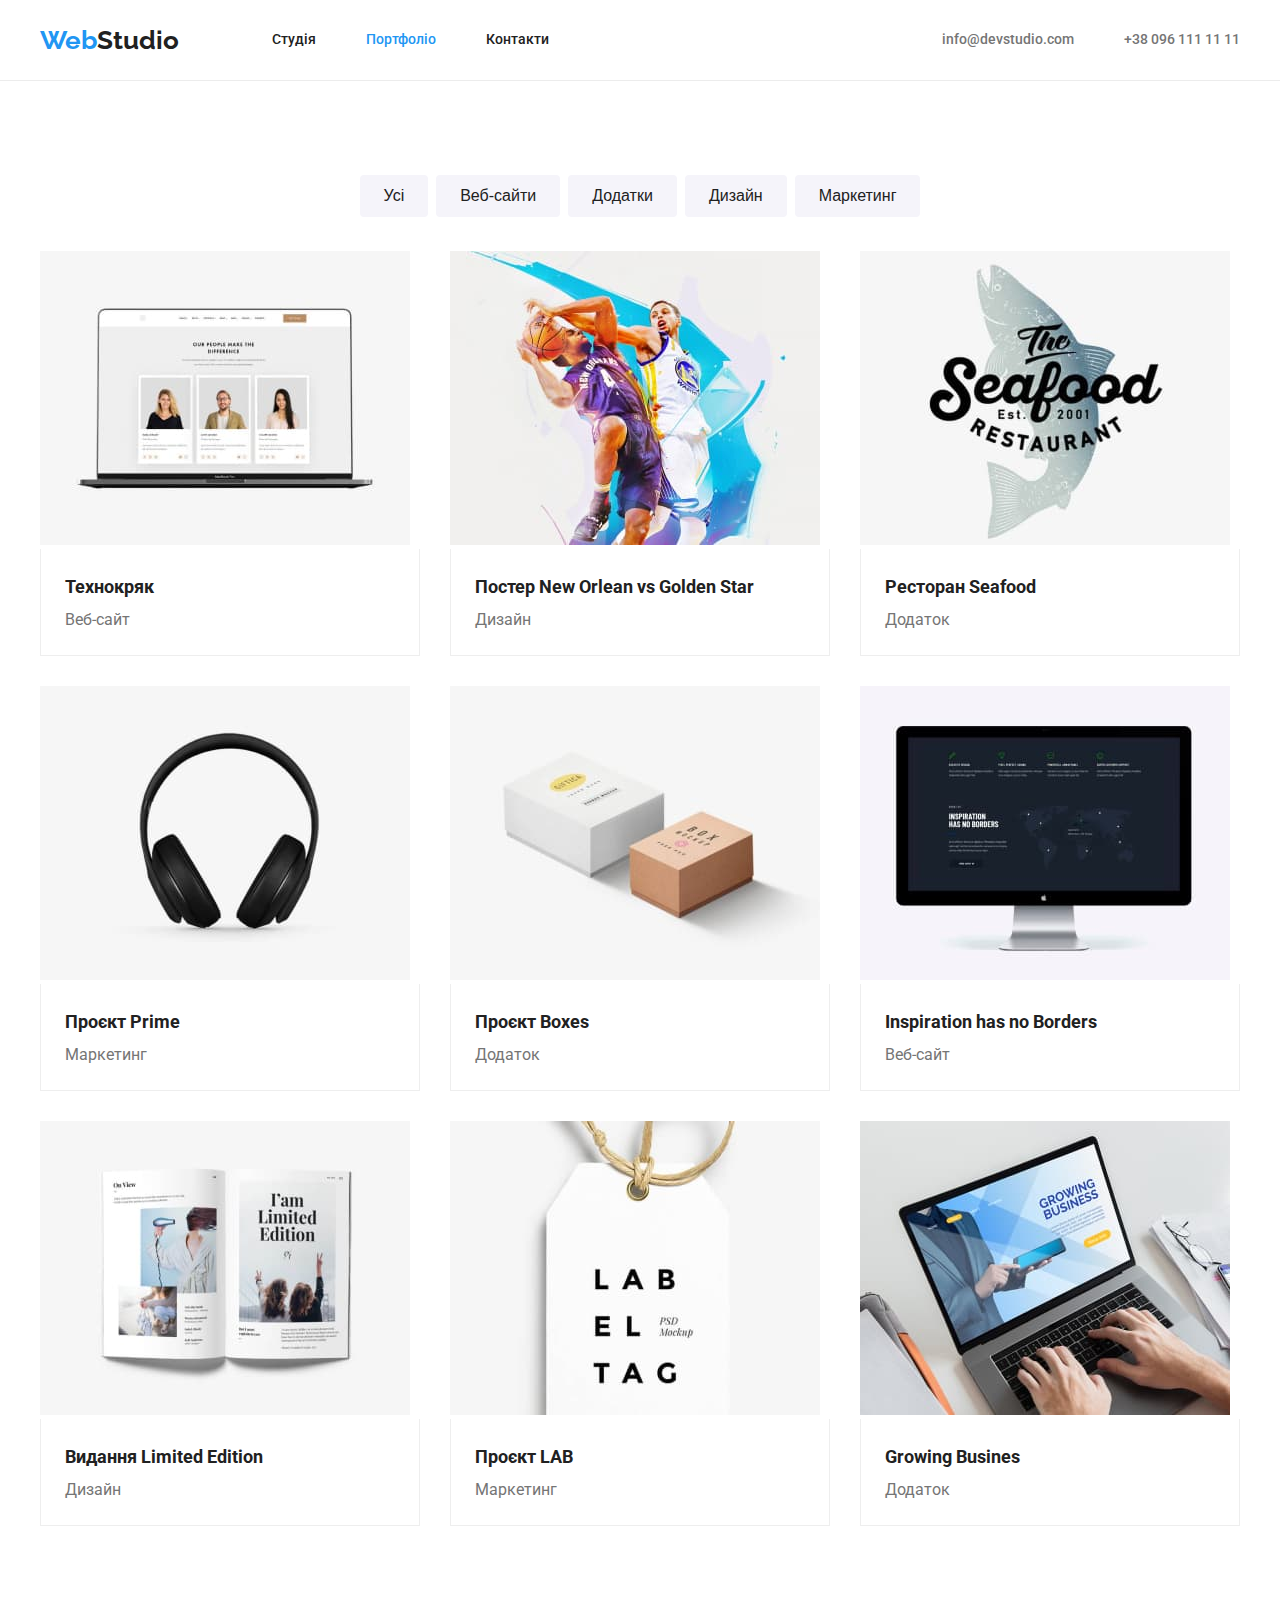
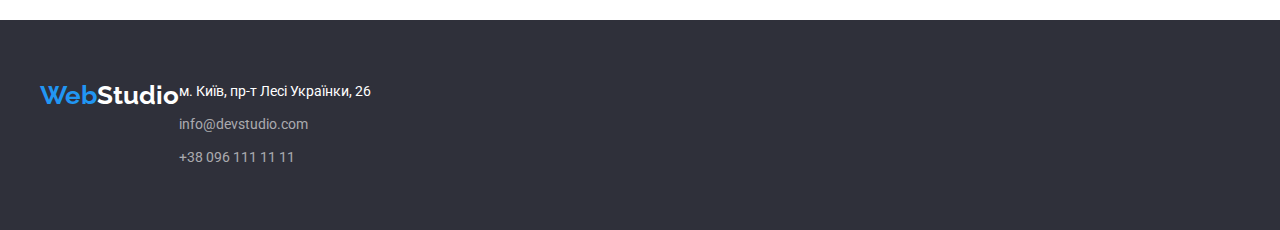
==== portfolio.html @ fec3952a "Делает дз_4" ====
<!DOCTYPE html>
<html lang="en">
  <head>
    <meta charset="UTF-8" />
    <meta http-equiv="X-UA-Compatible" content="IE=edge" />
    <meta name="viewport" content="width=device-width, initial-scale=1.0" />
    <link rel="preconnect" href="https://fonts.googleapis.com" />
    <link rel="preconnect" href="https://fonts.gstatic.com" crossorigin />
    <link
      href="https://fonts.googleapis.com/css2?family=Raleway:wght@700&family=Roboto:wght@400;500;700;900&display=swap"
      rel="stylesheet"
    />
    <link
      rel="stylesheet"
      href="https://cdnjs.cloudflare.com/ajax/libs/modern-normalize/1.1.0/modern-normalize.min.css"
      integrity="sha512-wpPYUAdjBVSE4KJnH1VR1HeZfpl1ub8YT/NKx4PuQ5NmX2tKuGu6U/JRp5y+Y8XG2tV+wKQpNHVUX03MfMFn9Q=="
      crossorigin="anonymous"
      referrerpolicy="no-referrer"
    />
    <link rel="stylesheet" href="./css/style.css" />
    <title>Портфоліо</title>
  </head>
  <body>
    <!-- Шапка -->

    <header class="header">
      <div class="container">
        <a href="./index.html" class="logo"
          ><span class="acent">Web</span>Studio</a
        >
        <nav class="nav container">
          <ul class="nav-list">
            <li class="item">
              <a href="./index.html" class="link">Студія</a>
            </li>
            <li class="item">
              <a href="./portfolio.html" class="link current">Портфоліо</a>
            </li>
            <li class="item"><a href=" " class="link">Контакти</a></li>
          </ul>
          <ul class="contact-list">
            <li class="item">
              <a href="mailto:info@devstudio.com" class="link"
                >info@devstudio.com</a
              >
            </li>
            <li class="item">
              <a href="tel:+380961111111" class="link">+38 096 111 11 11</a>
            </li>
          </ul>
        </nav>
      </div>
    </header>
    <main>
      <!-- ПОРТФОЛІО -->

      <section class="portfolio section">
        <div class="container">
          <h1 class="potfolio-title">ПОРТФОЛІО</h1>

          <ul class="filters-list">
            <li class="item">
              <button type="button" class="btn">Усі</button>
            </li>
            <li class="item">
              <button type="button" class="btn">Веб-сайти</button>
            </li>
            <li class="item">
              <button type="button" class="btn">Додатки</button>
            </li>
            <li class="item">
              <button type="button" class="btn">Дизайн</button>
            </li>
            <li class="item">
              <button type="button" class="btn">Маркетинг</button>
            </li>
          </ul>

          <ul class="portfolio-list">
            <li class="item">
              <img src="./img/portfolio1.jpg" alt="Технокряк" width="370" />
              <div class="text">
                <h2 class="title">Технокряк</h2>
                <p class="paragrahp">Веб-сайт</p>
              </div>
            </li>
            <li class="item">
              <img
                src="./img/portfolio2.jpg"
                alt="Постер New Orlean vs Golden Star"
                width="370"
              />
              <div class="text">
                <h2 class="title">Постер New Orlean vs Golden Star</h2>
                <p class="paragrahp">Дизайн</p>
              </div>
            </li>
            <li class="item">
              <img
                src="./img/portfolio3.jpg"
                alt="Ресторан Seafood"
                width="370"
              />
              <div class="text">
                <h2 class="title">Ресторан Seafood</h2>
                <p class="paragrahp">Додаток</p>
              </div>
            </li>
            <li class="item">
              <img src="./img/portfolio4.jpg" alt="Проєкт Prime" width="370" />
              <div class="text">
                <h2 class="title">Проєкт Prime</h2>
                <p class="paragrahp">Маркетинг</p>
              </div>
            </li>
            <li class="item">
              <img src="./img/portfolio5.jpg" alt="Проєкт Boxes" width="370" />
              <div class="text">
                <h2 class="title">Проєкт Boxes</h2>
                <p class="paragrahp">Додаток</p>
              </div>
            </li>
            <li class="item">
              <img
                src="./img/portfolio6.jpg"
                alt="Inspiration has no Borders"
                width="370"
              />
              <div class="text">
                <h2 class="title">Inspiration has no Borders</h2>
                <p class="paragrahp">Веб-сайт</p>
              </div>
            </li>
            <li class="item">
              <img
                src="./img/portfolio7.jpg"
                alt="Видання Limited Edition"
                width="370"
              />
              <div class="text">
                <h2 class="title">Видання Limited Edition</h2>
                <p class="paragrahp">Дизайн</p>
              </div>
            </li>
            <li class="item">
              <img src="./img/portfolio8.jpg" alt="Проєкт LAB" width="370" />
              <div class="text">
                <h2 class="title">Проєкт LAB</h2>
                <p class="paragrahp">Маркетинг</p>
              </div>
            </li>
            <li class="item">
              <img
                src="./img/portfolio9.jpg"
                alt="Growing Busines"
                width="370"
              />
              <div class="text">
                <h2 class="title">Growing Busines</h2>
                <p class="paragrahp">Додаток</p>
              </div>
            </li>
          </ul>
        </div>
      </section>
    </main>

    <!-- ФУТЕР -->

    <footer class="footer">
      <div class="container">
        <a href="./index.html" class="logo"
          ><span class="acent">Web</span>Studio</a
        >
        <address class="address">
          <a
            href="https://goo.gl/maps/QF5fhuzCTv2GjGkb8"
            target="_blank"
            rel="noopener noreferrer"
            class="location"
            >м. Київ, пр-т Лесі Українки, 26</a
          >
          <ul class="footer-list">
            <li class="item">
              <a href="mailto:info@devstudio.com" class="link"
                >info@devstudio.com</a
              >
            </li>
            <li class="item">
              <a href="tel:+380961111111" class="link">+38 096 111 11 11</a>
            </li>
          </ul>
        </address>
      </div>
    </footer>
  </body>
</html>
---- css/style.css ----
:root {
  --p-color: #757575;
  --title-color: #212121;
  --bcg-footer-color: #2f303a;
  --link-color: #2196f3;
  --white-color: #ffffff;
  --contact-header-color: #757575;
  --contact-footer-color: rgba(255, 255, 255, 0.6);
  --bcg-portfolio-btn-color: #f5f4fa;
  --team-bcg-color: #f5f4fa;
  --icon-fill: #afb1b8;
  --footer-bg-icon-fill: rgba(255, 255, 255, 0.1);
}

body {
  margin: 0;
  font-family: "Roboto", sans-serif;
  color: var(--p-color);
}

.container {
  width: 1200px;
  padding-left: 15px;
  padding-right: 15px;
  margin-left: auto;
  margin-right: auto;
}

.section {
  padding-top: 94px;
  padding-bottom: 94px;
}

/* Шапка */

.header {
  border-bottom: 1px solid #ececec;
}

.header .container {
  display: flex;
  align-items: center;
}

/* LOGO */
.header .logo {
  margin-right: 93px;

  flex: none;
  font-family: "Raleway";
  font-weight: 700;
  font-size: 26px;
  line-height: 1.19;
  color: var(--title-color);
  text-decoration: none;
}

.logo .acent {
  color: var(--link-color);
}

/* NAV */

.nav.container {
  padding-right: 0;
  padding-left: 0;
}

.nav-list {
  display: flex;
  margin-top: 0;
  margin-bottom: 0;
  padding-left: 0;
}

.nav-list .item {
  list-style: none;
}

.nav-list .item:not(:last-child) {
  margin-right: 50px;
}

.nav-list .link.current {
  color: var(--link-color);
}

.nav-list .link:hover,
.nav-list .link:focus {
  color: var(--link-color);
}

.nav-list .link {
  display: block;
  padding-top: 32px;
  padding-bottom: 32px;

  text-decoration: none;
  font-weight: 500;
  font-size: 14px;
  line-height: 1.14;
  color: var(--title-color);
}

/* CONTACTS */

.contact-list {
  display: flex;
  margin-left: auto;
  margin-top: 0;
  margin-bottom: 0;
  padding-left: 0;
}

.contact-list .item:not(:last-child) {
  margin-right: 50px;
}

.contact-list .item {
  list-style: none;
}

.contact-list .link:hover,
.contact-list .link:focus {
  fill: var(--link-color);
  color: var(--link-color);
}

.contact-list .link {
  display: flex;
  align-items: center;
  justify-content: center;
  text-decoration: none;
  font-weight: 500;
  font-size: 14px;
  line-height: 1.14;
  fill: var(--contact-header-color);
  color: var(--contact-header-color);
}

.contact-list .icon {
  margin-right: 10px;
  /* fill: var(--contact-header-color); */
}

/* .contact-list .link:hover .icon,
.contact-list .link:focus .icon {
  fill: var(--link-color);
} */

/* ЗАМОВИТИ ПОСЛУГУ */
.order {
  max-width: 1600px;
  height: 600px;
  margin-right: auto;
  margin-left: auto;
  background-image: linear-gradient(
      to right,
      rgba(47, 48, 58, 0.4),
      rgba(47, 48, 58, 0.4)
    ),
    url(../img/bgcorder.jpg);
  background-repeat: no-repeat;
  background-position: center;
  background-size: cover;
  background-color: var(--bcg-footer-color);
}

.order.section {
  padding-top: 200px;
  padding-bottom: 200px;
}

.order .container {
  align-items: center;
  text-align: center;
}

.order-title {
  margin-top: 0;
  margin-bottom: 30px;

  font-weight: 900;
  font-size: 44px;
  line-height: 1.36;
  text-transform: uppercase;
  color: var(--white-color);
}

.order .btn {
  padding-top: 10px;
  padding-right: 32px;
  padding-bottom: 10px;
  padding-left: 32px;

  font-weight: 700;
  font-size: 16px;
  line-height: 1.88;
  background-color: var(--link-color);
  color: var(--white-color);
  box-shadow: 0px 4px 4px rgba(0, 0, 0, 0.15);
  border-radius: 4px;
  border-color: transparent;
  cursor: pointer;
}

/* ОСОБЛИВОСТІ */

.quality-list .icon {
  display: block;
  margin-bottom: 30px;
  padding-top: 25px;
  padding-right: 100px;
  padding-bottom: 25px;
  padding-left: 100px;

  width: 270px;
  height: 120px;
  border-radius: 4px;
  background-color: var(--bcg-portfolio-btn-color);
}

.none {
  display: none;
}

.quality-list {
  display: flex;
  flex-wrap: wrap;
  margin-top: 0;
  margin-bottom: 0;
  padding-left: 0;

  list-style: none;
}

.quality-list .item {
  width: calc((100% - 90px) / 4);
  margin-right: 30px;
}

.quality-list .item:nth-child(4n) {
  margin-right: 0;
}

.quality .title {
  margin-top: 0;
  margin-bottom: 10px;

  font-weight: 700;
  font-size: 14px;
  line-height: 1.14;
  text-transform: uppercase;
  color: var(--title-color);
}

.quality-list .paragraph {
  margin-top: 0;
  margin-bottom: 0;

  font-size: 14px;
  line-height: 1.71;
}

/* ЧИМ МИ ЗАЙМАЄМОСЯ */

.work.section {
  padding-top: 0;
}

.work-title {
  margin-top: 0;
  margin-bottom: 50px;

  font-weight: 700;
  font-size: 36px;
  line-height: 1.16;
  text-align: center;
  color: var(--title-color);
}

.work-list {
  display: flex;
  margin-top: 0;
  margin-bottom: 0;
  padding-left: 0;

  list-style: none;
}

.work-list .item {
  width: calc((100% - 60px) / 3);
  margin-right: 30px;
}

.work-list .item:nth-child(3n) {
  margin-right: 0;
}

/* НАША КОМАНДА */

.team {
  background-color: var(--team-bcg-color);
}

.team-title {
  margin-top: 0;
  margin-bottom: 50px;

  font-weight: 700;
  font-size: 36px;
  line-height: 1.16;
  text-align: center;
  color: var(--title-color);
}

.team-list {
  display: flex;
  flex-wrap: wrap;
  margin-top: 0;
  margin-bottom: 0;
  padding-left: 0;

  list-style: none;
}

.team-list .text {
  margin-bottom: 16px;
  padding-top: 30px;
  padding-right: 15px;
  padding-bottom: 0;
  padding-left: 15px;
  text-align: center;
}

.team-list .item {
  width: calc((100% - 90px) / 4);
  margin-right: 30px;

  background-color: var(--white-color);
  border-radius: 0px 0px 4px 4px;
  box-shadow: 0px 1px 3px rgba(0, 0, 0, 0.12), 0px 1px 1px rgba(0, 0, 0, 0.14),
    0px 2px 1px rgba(0, 0, 0, 0.2);
}

.team-list .item:nth-child(4n) {
  margin-right: 0;
}

.team-list .title {
  margin-top: 0;
  margin-bottom: 10px;

  font-weight: 500;
  font-size: 16px;
  line-height: 1.18;
  color: var(--title-color);
}

.team-list .paragrahp {
  margin-top: 0;
  margin-bottom: 0;

  font-size: 16px;
  line-height: 1.18;
}

.team .social-list {
  display: flex;
  margin-right: 32px;
  margin-left: 32px;
  margin-bottom: 30px;
  list-style: none;
  padding-left: 0;
}

.social-list .item {
  width: calc((100% - 30px) / 4);
  margin-right: 10px;
  box-shadow: none;
}

.socual-list .item:nth-child(4n) {
  margin-right: 0;
}

.social-list .link {
  display: block;
  width: 44px;
  height: 44px;
  padding-top: 12px;
  padding-right: 12px;
  padding-bottom: 12px;
  padding-left: 12px;
  border-radius: 50%;
  fill: var(--icon-fill);
}

.social-list .link:hover,
.social-list .link:focus {
  fill: var(--white-color);
  background: var(--link-color);
}

/* .icon-list .link:hover,
.icon-list .link:focus {
  background-color: var(--link-color);
}

.icon-list .link:hover .icon,
.icon-list .link:focus .icon {
  fill: var(--white-color);
}

.icon-list .icon {
  fill: var(--icon-fill);
} */

/* ПОСТІЙНІ КЛІЕНТИ */

.clients-title {
  margin-top: 0;
  margin-bottom: 50px;

  font-weight: 700;
  font-size: 36px;
  line-height: 1.16;
  text-align: center;
  color: var(--title-color);
}

.clients-list {
  display: flex;
  margin-top: 0;
  margin-bottom: 0;
  padding-left: 0;

  list-style: none;
}

.clients-list .item {
  width: calc((100% - 150px) / 6);
  margin-right: 30px;
}

.clients-list .item:nth-child(6n) {
  margin-right: 0;
}

.clients-list .link {
  display: block;
  padding-top: 16px;
  padding-right: 32px;
  padding-bottom: 16px;
  padding-left: 32px;
  border: 1px solid var(--icon-fill);
  border-radius: 4px;
  fill: var(--icon-fill);
}

/* .clients-list .icon {
  fill: var(--icon-fill);
} */

.clients-list .link:hover,
.clients-list .link:focus {
  fill: var(--link-color);
  border: 1px solid var(--link-color);
}

/* .clients-list .link:hover .icon,
.clients-list .link:focus .icon {
  fill: var(--link-color);
} */

/* ФУТЕР */

.footer {
  padding-top: 60px;
  padding-bottom: 60px;

  background-color: var(--bcg-footer-color);
}

.footer .logo {
  display: block;
  margin-bottom: 20px;

  font-family: "Raleway";
  font-weight: 700;
  font-size: 26px;
  line-height: 1.19;
  color: var(--white-color);
  text-decoration: none;
}

.address {
  font-style: normal;
}

.location {
  display: inline-block;
  margin-bottom: 9px;

  font-size: 14px;
  line-height: 1.71;
  text-decoration: none;
  color: var(--white-color);
}

.location:hover,
.location:focus {
  color: var(--link-color);
}

.footer-list {
  margin-top: 0;
  margin-bottom: 0;
  padding-left: 0;

  list-style: none;
}

.footer-list .link {
  font-size: 14px;
  line-height: 1.71;
  text-decoration: none;
  color: var(--contact-footer-color);
}

.footer-list .link:hover,
.footer-list .link:focus {
  color: var(--link-color);
}

.footer-list .item:not(:last-child) {
  margin-bottom: 9px;
}

/* JOIN */

.footer .container {
  display: flex;
}

.footer .contact {
  margin-right: 70px;
}

.footer .join {
  padding-top: 12px;
  padding-bottom: 40px;
}

.join-title {
  margin-top: 0;
  margin-bottom: 20px;

  font-weight: 700;
  font-size: 14px;
  line-height: 1.14;
  text-transform: uppercase;
  color: var(--white-color);
}

.join-list {
  display: flex;
  margin-top: 0;
  margin-bottom: 0;
  padding-left: 0;

  list-style: none;
}

.join-list .item:not(:last-child) {
  margin-right: 10px;
}

.join-list .link {
  display: block;
  width: 44px;
  height: 44px;
  padding-top: 12px;
  padding-right: 12px;
  padding-bottom: 12px;
  padding-left: 12px;

  border-radius: 50%;
  fill: var(--white-color);
  background: var(--footer-bg-icon-fill);
}

.join-list .link:hover,
.join-list .link:focus {
  background: var(--link-color);
}

/* !ПОРТФОЛІО */

.potfolio-title {
  margin-top: 0;
  margin-bottom: 0;
  display: none;
}

/* FILTERS */

.filters-list {
  display: flex;
  justify-content: center;
  margin-top: 0;
  margin-bottom: 34px;
  padding-left: 0;

  list-style: none;
}

.filters-list .item {
  margin-right: 8px;
}

.filters-list .item:last-child {
  margin-right: 0;
}

.filters-list .btn {
  padding-top: 6px;
  padding-right: 22px;
  padding-bottom: 6px;
  padding-left: 22px;

  font-weight: 500;
  font-size: 16px;
  line-height: 1.62;
  background-color: var(--bcg-portfolio-btn-color);
  color: var(--title-color);
  text-align: center;
  border-radius: 4px;
  border-color: transparent;
  cursor: pointer;
}

.filters-list .btn:hover,
.filters-list .btn:focus {
  background-color: var(--link-color);
  color: var(--white-color);
  box-shadow: 0px 3px 1px rgba(0, 0, 0, 0.1), 0px 1px 2px rgba(0, 0, 0, 0.08),
    0px 2px 2px rgba(0, 0, 0, 0.12);
}

/* PORTFOLIO-LIST */

.portfolio-list {
  display: flex;
  flex-wrap: wrap;
  margin-top: 0;
  margin-bottom: 0;
  padding-left: 0;

  list-style: none;
}

.portfolio-list .item:hover {
  box-shadow: 0px 1px 1px rgba(0, 0, 0, 0.12), 0px 4px 4px rgba(0, 0, 0, 0.06),
    1px 4px 6px rgba(0, 0, 0, 0.16);
}

.portfolio-list .text {
  padding-top: 20px;
  padding-right: 24px;
  padding-bottom: 20px;
  padding-left: 24px;

  border-right: 1px solid #eeeeee;
  border-bottom: 1px solid #eeeeee;
  border-left: 1px solid #eeeeee;
}

.portfolio-list .item {
  width: calc((100% - 60px) / 3);
  margin-right: 30px;
  margin-bottom: 30px;
}

.portfolio-list .item:nth-child(3n) {
  margin-right: 0;
}

.portfolio-list .item:nth-last-child(-n + 3) {
  margin-bottom: 0;
}

.portfolio-list .title {
  margin-top: 0;
  margin-bottom: 0;

  font-weight: 700;
  font-size: 18px;
  line-height: 2;
  color: var(--title-color);
}

.portfolio-list .paragrahp {
  margin-top: 0;
  margin-bottom: 0;

  font-size: 16px;
  line-height: 1.88;
}
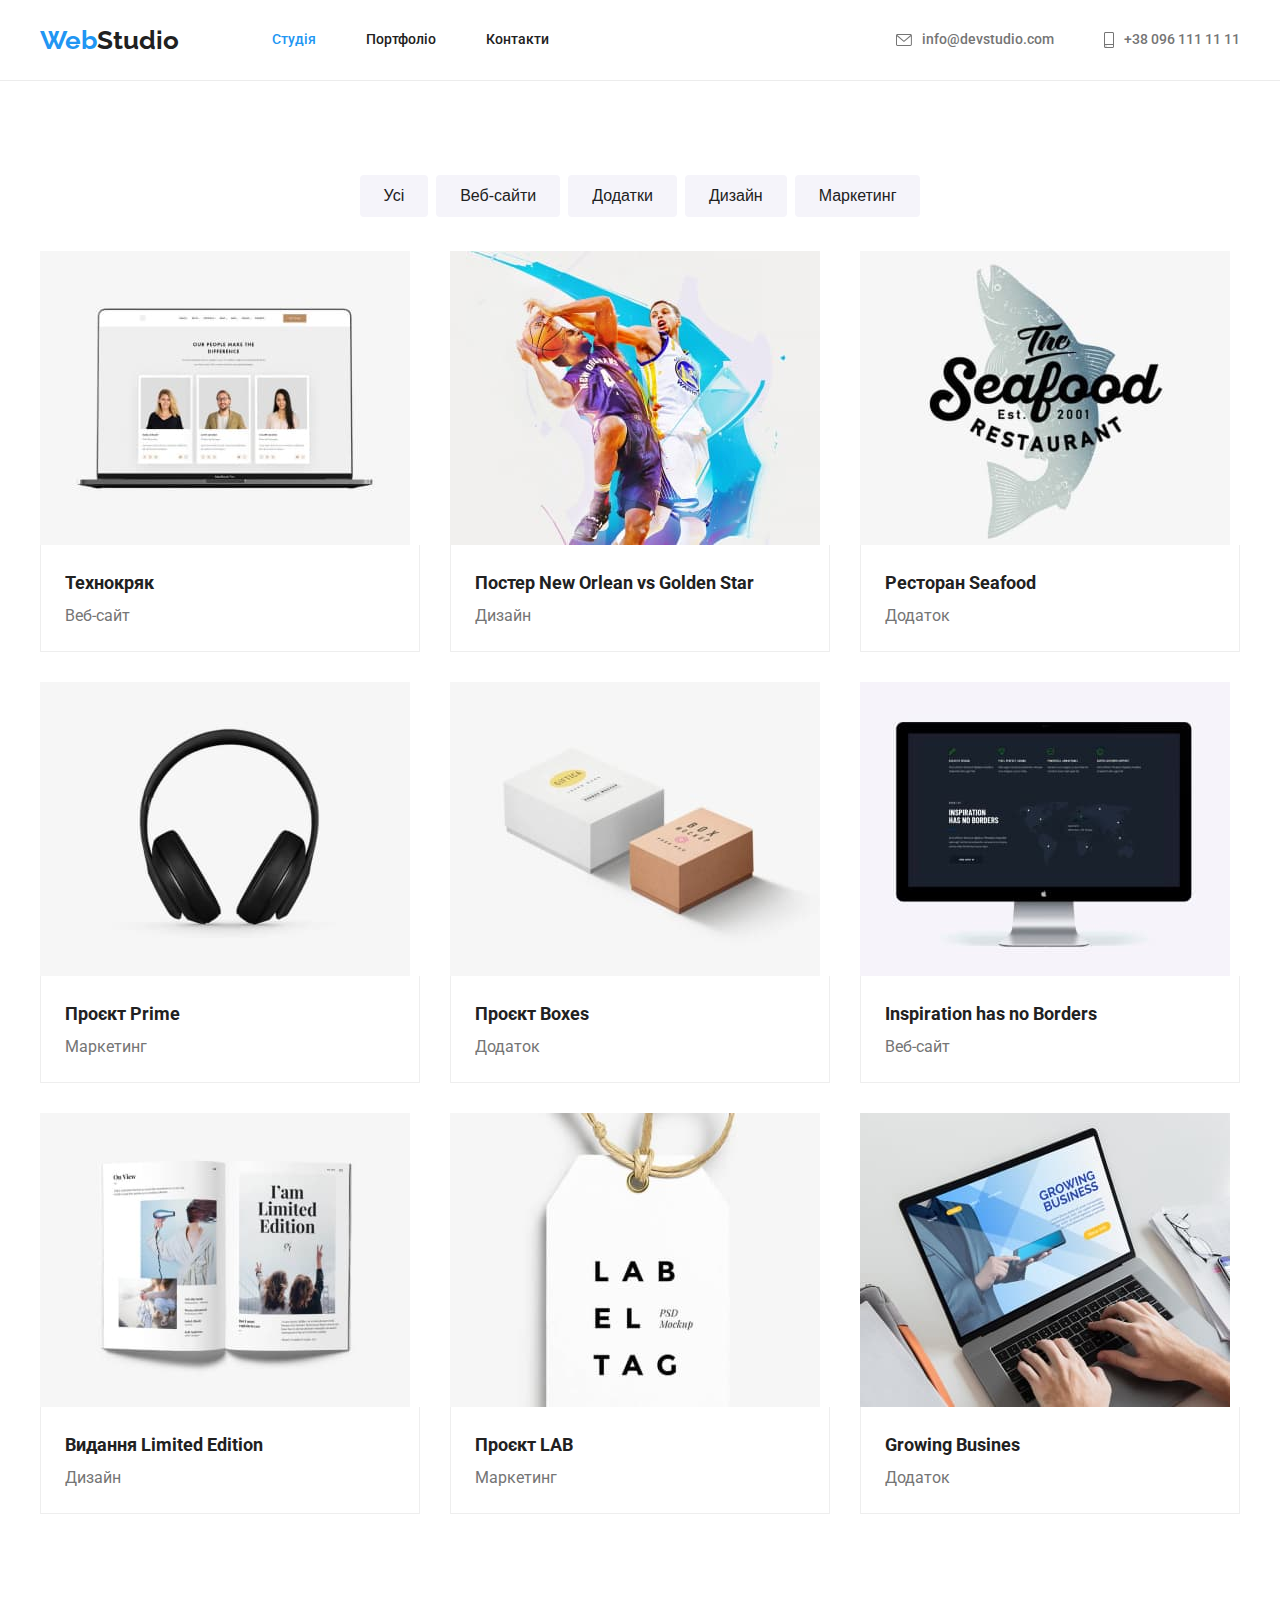
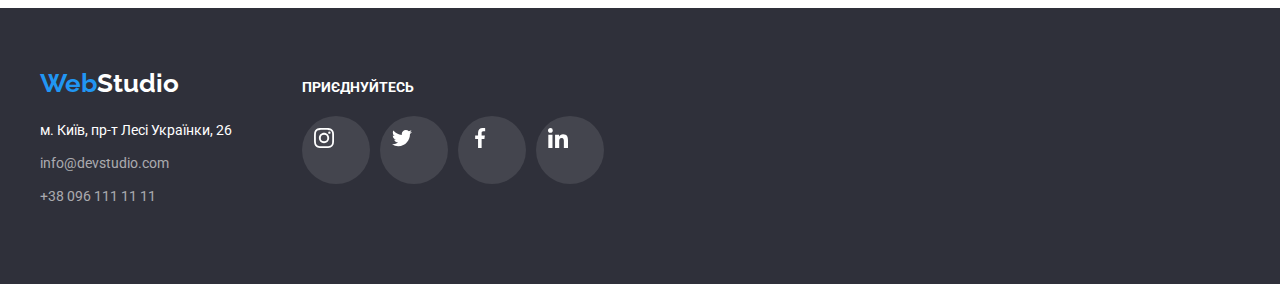
==== commit da052137: "update_1" ====
--- a/portfolio.html
+++ b/portfolio.html
@@ -31,26 +31,33 @@
         <nav class="nav container">
           <ul class="nav-list">
             <li class="item">
-              <a href="./index.html" class="link">Студія</a>
-            </li>
-            <li class="item">
-              <a href="./portfolio.html" class="link current">Портфоліо</a>
+              <a href="./index.html" class="link current">Студія</a>
+            </li>
+            <li class="item">
+              <a href="./portfolio.html" class="link">Портфоліо</a>
             </li>
             <li class="item"><a href=" " class="link">Контакти</a></li>
           </ul>
           <ul class="contact-list">
             <li class="item">
               <a href="mailto:info@devstudio.com" class="link"
+                ><svg class="icon" width="16" height="12">
+                  <use href="./img/icon.svg#envelope"></use></svg
                 >info@devstudio.com</a
               >
             </li>
             <li class="item">
-              <a href="tel:+380961111111" class="link">+38 096 111 11 11</a>
+              <a href="tel:+380961111111" class="link"
+                ><svg class="icon" width="10" height="16">
+                  <use href="./img/icon.svg#smartphone"></use></svg
+                >+38 096 111 11 11</a
+              >
             </li>
           </ul>
         </nav>
       </div>
     </header>
+
     <main>
       <!-- ПОРТФОЛІО -->
 
@@ -169,28 +176,66 @@
 
     <footer class="footer">
       <div class="container">
-        <a href="./index.html" class="logo"
-          ><span class="acent">Web</span>Studio</a
-        >
-        <address class="address">
-          <a
-            href="https://goo.gl/maps/QF5fhuzCTv2GjGkb8"
-            target="_blank"
-            rel="noopener noreferrer"
-            class="location"
-            >м. Київ, пр-т Лесі Українки, 26</a
+        <div class="contact">
+          <a href="./index.html" class="logo"
+            ><span class="acent">Web</span>Studio</a
           >
-          <ul class="footer-list">
-            <li class="item">
-              <a href="mailto:info@devstudio.com" class="link"
-                >info@devstudio.com</a
-              >
-            </li>
-            <li class="item">
-              <a href="tel:+380961111111" class="link">+38 096 111 11 11</a>
-            </li>
-          </ul>
-        </address>
+          <address class="address">
+            <a
+              href="https://goo.gl/maps/QF5fhuzCTv2GjGkb8"
+              target="_blank"
+              rel="noopener noreferrer"
+              class="location"
+              >м. Київ, пр-т Лесі Українки, 26</a
+            >
+            <ul class="footer-list">
+              <li class="item">
+                <a href="mailto:info@devstudio.com" class="link"
+                  >info@devstudio.com</a
+                >
+              </li>
+              <li class="item">
+                <a href="tel:+380961111111" class="link">+38 096 111 11 11</a>
+              </li>
+            </ul>
+          </address>
+        </div>
+
+        <!-- JOIN -->
+
+        <div class="join">
+          <h2 class="join-title">приєднуйтесь</h2>
+          <ul class="join-list">
+            <li class="item">
+              <a class="link" href="">
+                <svg class="icon" width="20" height="20">
+                  <use href="./img/icon.svg#instagram"></use>
+                </svg>
+              </a>
+            </li>
+            <li class="item">
+              <a class="link" href="">
+                <svg class="icon" width="20" height="20">
+                  <use href="./img/icon.svg#twitter"></use>
+                </svg>
+              </a>
+            </li>
+            <li class="item">
+              <a class="link" href="">
+                <svg class="icon" width="20" height="20">
+                  <use href="./img/icon.svg#facebook"></use>
+                </svg>
+              </a>
+            </li>
+            <li class="item">
+              <a class="link" href="">
+                <svg class="icon" width="20" height="20">
+                  <use href="./img/icon.svg#linkedin"></use>
+                </svg>
+              </a>
+            </li>
+          </ul>
+        </div>
       </div>
     </footer>
   </body>
--- a/css/style.css
+++ b/css/style.css
@@ -16,6 +16,10 @@
   margin: 0;
   font-family: "Roboto", sans-serif;
   color: var(--p-color);
+}
+
+img {
+  display: block;
 }
 
 .container {
